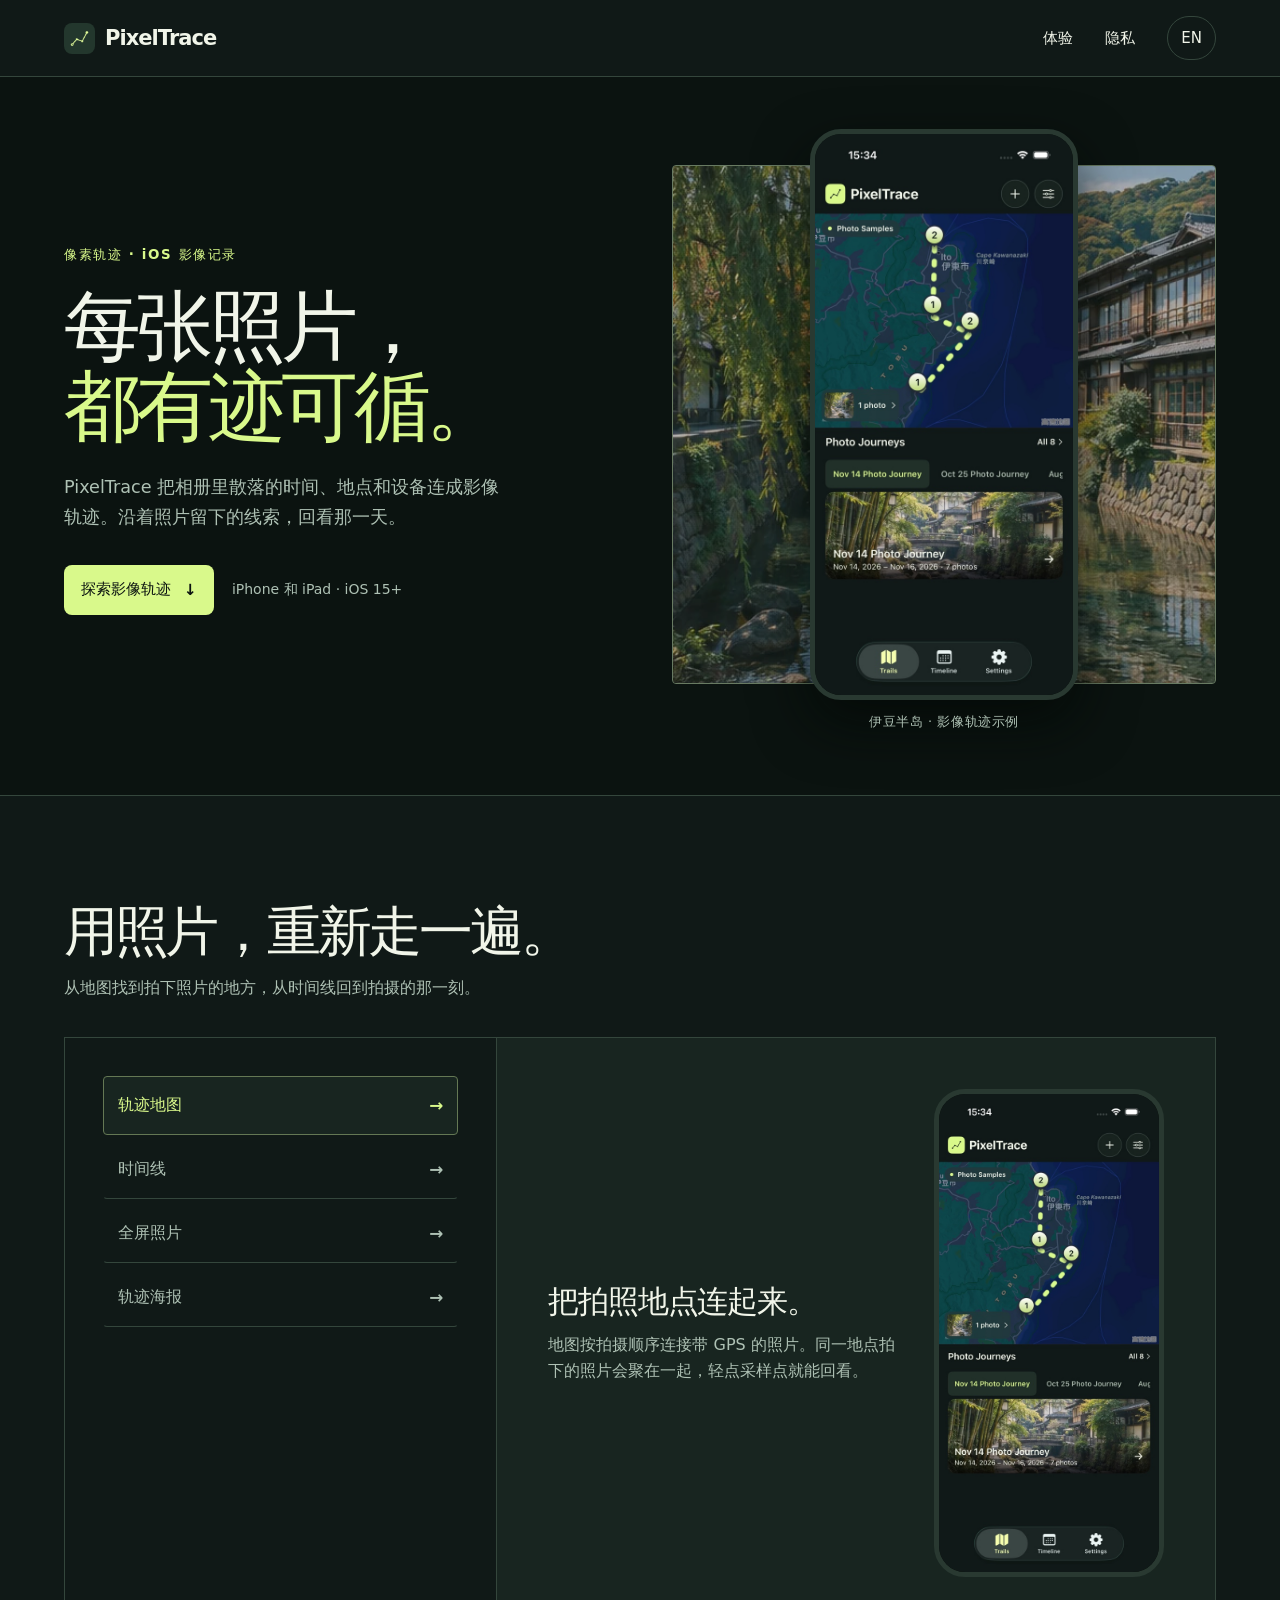
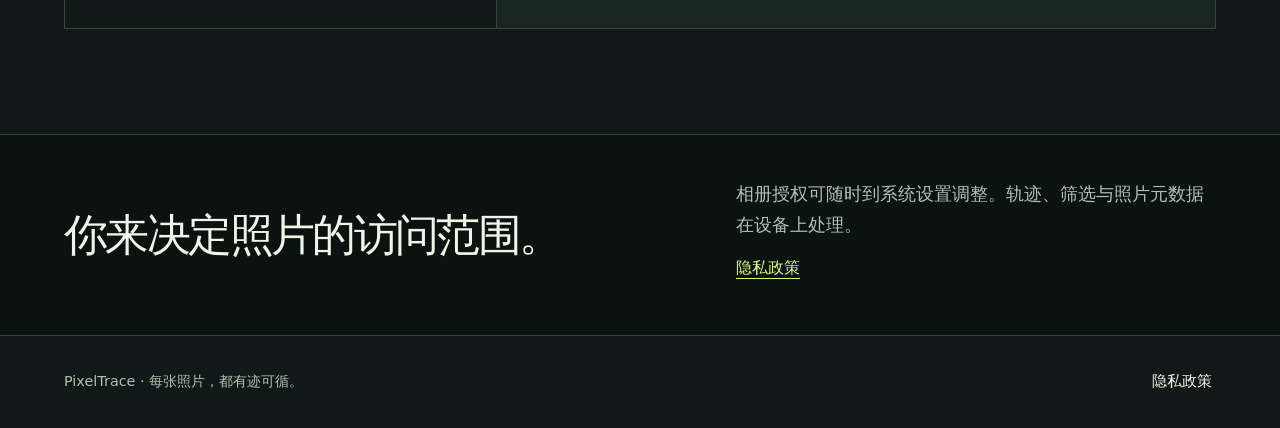
==== index.html @ a8cf7849 "feat: launch the PixelTrace website design" ====
<!doctype html>
<html lang="zh-Hans">
<head>
  <meta charset="utf-8">
  <meta name="viewport" content="width=device-width, initial-scale=1">
  <meta name="theme-color" content="#101917">
  <meta name="description" content="PixelTrace 读取授权照片的拍摄时间、地点和设备信息，生成可浏览、筛选和分享的影像轨迹。">
  <meta property="og:type" content="website">
  <meta property="og:title" content="PixelTrace · 像素轨迹">
  <meta property="og:description" content="PixelTrace 读取授权照片的拍摄时间、地点和设备信息，生成可浏览、筛选和分享的影像轨迹。">
  <title>PixelTrace · 像素轨迹</title>
  <link rel="icon" href="assets/pixeltrace-mark.png" type="image/png">
  <link rel="alternate" href="en.html" hreflang="en">
  <link rel="stylesheet" href="styles.css">
  <script src="experience.js" defer></script>
</head>
<body>
  <a class="skip cta" href="#content">跳至正文</a>
  <header class="site-header">
    <div class="shell site-header__inner">
      <a class="brand" href="index.html"><img src="assets/pixeltrace-mark.png" width="31" height="31" alt="">PixelTrace</a>
      <nav class="site-nav" aria-label="主导航">
        <a href="#experience">体验</a>
        <a href="privacy.html">隐私</a>
        <a class="language" href="en.html" hreflang="en" lang="en">EN</a>
      </nav>
    </div>
  </header>
  <main id="content">
    <section class="hero">
      <div class="shell hero__inner">
        <div>
          <div class="eyebrow">像素轨迹 · iOS 影像记录</div>
          <h1><span>每张照片，</span><span>都有迹可循。</span></h1>
          <p class="hero__intro">PixelTrace 把相册里散落的时间、地点和设备连成影像轨迹。沿着照片留下的线索，回看那一天。</p>
          <div class="hero__actions">
            <a class="cta" href="#experience">探索影像轨迹 <span aria-hidden="true">↓</span></a>
            <span class="hero__compat">iPhone 和 iPad · iOS 15+</span>
          </div>
        </div>
        <figure class="hero__visual">
          <div class="hero__scene" aria-hidden="true"><img src="assets/izu-river.webp" width="500" height="500" alt=""></div>
          <div class="device hero__phone"><img src="assets/trails.jpg" width="552" height="1200" fetchpriority="high" alt="PixelTrace iPhone 界面，展示伊豆半岛的照片采样点和影像轨迹"></div>
          <figcaption>伊豆半岛 · 影像轨迹示例</figcaption>
        </figure>
      </div>
    </section>
    <section id="experience" class="experience">
      <div class="shell">
        <div class="experience__heading">
          <h2>用照片，重新走一遍。</h2>
          <p>从地图找到拍下照片的地方，从时间线回到拍摄的那一刻。</p>
        </div>
        <div class="experience__body">
          <div class="feature-tabs" role="tablist" aria-label="产品体验" data-feature-tabs hidden>
            <button id="tab-trails" type="button" role="tab" aria-controls="panel-trails"><span>轨迹地图</span><span aria-hidden="true">→</span></button>
            <button id="tab-timeline" type="button" role="tab" aria-controls="panel-timeline"><span>时间线</span><span aria-hidden="true">→</span></button>
            <button id="tab-photo" type="button" role="tab" aria-controls="panel-photo"><span>全屏照片</span><span aria-hidden="true">→</span></button>
            <button id="tab-poster" type="button" role="tab" aria-controls="panel-poster"><span>轨迹海报</span><span aria-hidden="true">→</span></button>
          </div>
          <div class="feature-panels">
            <section class="feature-panel" role="tabpanel" id="panel-trails" aria-labelledby="tab-trails" tabindex="0">
              <div><h3>把拍照地点连起来。</h3><p>地图按拍摄顺序连接带 GPS 的照片。同一地点拍下的照片会聚在一起，轻点采样点就能回看。</p></div>
              <div class="device"><img src="assets/trails.jpg" width="552" height="1200" loading="lazy" alt="轨迹地图和旅程卡片"></div>
            </section>
            <section class="feature-panel" role="tabpanel" id="panel-timeline" aria-labelledby="tab-timeline" tabindex="0">
              <div><h3>从任何一天找起。</h3><p>按日、月或旅程浏览照片，再用拍摄时间、设备、地点与 GPS 条件缩小范围。</p></div>
              <div class="device"><img src="assets/timeline.jpg" width="552" height="1200" loading="lazy" alt="按日期分组的照片时间线"></div>
            </section>
            <section class="feature-panel" role="tabpanel" id="panel-photo" aria-labelledby="tab-photo" tabindex="0">
              <div><h3>看见一张照片的细节。</h3><p>全屏翻阅与缩放照片。向上滑动查看拍摄时间、相机参数和地点小地图。</p></div>
              <div class="device"><img src="assets/photo.jpg" width="552" height="1200" loading="lazy" alt="全屏照片及拍摄设备和坐标信息"></div>
            </section>
            <section class="feature-panel" role="tabpanel" id="panel-poster" aria-labelledby="tab-poster" tabindex="0">
              <div><h3>把这段旅程带走。</h3><p>在三款海报中选择一种，把影像轨迹、照片数量和拍摄设备导出成 1080 × 1440 PNG。</p></div>
              <div class="device"><img src="assets/poster.jpg" width="552" height="1200" loading="lazy" alt="夜色坐标海报预览与 PNG 分享按钮"></div>
            </section>
          </div>
        </div>
      </div>
    </section>
    <section class="privacy-strip">
      <div class="shell privacy-strip__inner">
        <h2>你来决定照片的访问范围。</h2>
        <div><p>相册授权可随时到系统设置调整。轨迹、筛选与照片元数据在设备上处理。</p><a href="privacy.html">隐私政策</a></div>
      </div>
    </section>
  </main>
  <footer class="footer">
    <div class="shell footer__inner"><p>PixelTrace · 每张照片，都有迹可循。</p><a href="privacy.html">隐私政策</a></div>
  </footer>
</body>
</html>
---- styles.css ----
/* Type uses 15, 18, 24, 52 and 96px roles. Layout alternates midnight green
   with inset forest surfaces. Lime highlights actions and photo sample points. */
:root {
  color-scheme: dark;
  --page: #101917;
  --deep: #0b1310;
  --surface: #182520;
  --line: #34463c;
  --ink: #f1f5e9;
  --muted: #aec1b4;
  --accent: #d9f98b;
  --gutter: clamp(20px, 5vw, 80px);
  --font: "Avenir Next", "PingFang SC", "Hiragino Sans GB", system-ui, sans-serif;
  font-family: var(--font);
  font-size: 16px;
  font-synthesis: none;
}
* { box-sizing: border-box; }
html { scroll-behavior: smooth; scroll-padding-top: 24px; }
body { margin: 0; background: var(--page); color: var(--ink); -webkit-font-smoothing: antialiased; }
img { display: block; width: 100%; height: auto; }
a { color: inherit; }
button { font: inherit; }
:focus-visible { outline: 2px solid var(--accent); outline-offset: 5px; }
[hidden] { display: none !important; }
.shell { width: min(100% - 2 * var(--gutter), 1256px); margin-inline: auto; }
.skip { position: fixed; inset-block-start: 8px; inset-inline-start: 8px; z-index: 3; transform: translateY(-150%); }
.skip:focus { transform: translateY(0); }
.site-header { border-bottom: 1px solid var(--line); }
.site-header__inner { display: flex; justify-content: space-between; align-items: center; min-height: 76px; gap: 14px; }
.brand { display: inline-flex; align-items: center; gap: 10px; text-decoration: none; font-size: 21px; font-weight: 750; letter-spacing: -.045em; white-space: nowrap; }
.brand img { inline-size: 31px; block-size: 31px; border-radius: 8px; }
.site-nav { display: flex; align-items: center; gap: clamp(12px, 2.5vw, 34px); }
.site-nav a, .footer a { display: inline-flex; align-items: center; min-height: 44px; font-size: 15px; text-decoration: none; }
.site-nav a:hover, .footer a:hover { color: var(--accent); }
.site-nav .language { border: 1px solid var(--line); border-radius: 99px; padding-inline: 13px; }
.hero { background: var(--deep); overflow: hidden; border-bottom: 1px solid var(--line); }
.hero__inner {
  display: grid;
  grid-template-columns: minmax(0, 1fr) minmax(0, 1fr);
  align-items: center;
  gap: clamp(30px, 5vw, 88px);
  min-height: 700px;
  padding-block: 52px 64px;
}
.eyebrow { color: var(--accent); font-size: .84rem; font-weight: 680; letter-spacing: .12em; line-height: 1.5; }
.hero h1, .experience h2, .privacy-strip h2, .policy h1 { margin: 0; text-wrap: balance; letter-spacing: -.06em; }
.hero h1 { margin-block: 22px 25px; font-size: clamp(3rem, 6vw, 6.35rem); font-weight: 790; line-height: 1.04; }
.hero h1 span { display: block; }
.hero h1 span:last-child { color: var(--accent); }
.hero__intro, .privacy-strip p { margin: 0; color: var(--muted); font-size: clamp(1rem, 1.38vw, 1.2rem); line-height: 1.72; }
.hero__intro { max-width: 39ch; }
.hero__actions { display: flex; align-items: center; flex-wrap: wrap; gap: 18px; margin-top: 32px; }
.cta { min-height: 50px; display: inline-flex; align-items: center; gap: 13px; justify-content: center; padding: 10px 17px; border-radius: 8px; font-size: .96rem; font-weight: 750; text-decoration: none; background: var(--accent); color: var(--deep); }
.cta:hover { background: #e6ffb0; }
.hero__compat { color: var(--muted); font-size: .875rem; }
.hero__visual { position: relative; display: grid; grid-template: 1fr auto / 1fr; align-items: center; margin: 0; min-width: 0; isolation: isolate; }
.hero__scene { position: absolute; inset: 36px 0 47px; z-index: -1; overflow: hidden; border: 1px solid #687a62; border-radius: 4px; background: var(--surface); }
.hero__scene img { width: 100%; height: 100%; object-fit: cover; object-position: 50% 56%; opacity: .76; }
.hero__phone { margin: 0 auto; width: min(61%, 268px); box-shadow: 0 23px 55px #030805bb; }
.device { border: 5px solid #293931; border-radius: 31px; overflow: hidden; background: #0b130f; }
.device img { border-radius: 25px; }
.hero__visual figcaption { margin-top: 14px; color: var(--muted); text-align: center; font-size: .8rem; letter-spacing: .045em; }
.experience { padding-block: clamp(66px, 8.2vw, 126px); }
.experience__heading { max-width: 680px; margin-bottom: 35px; }
.experience h2, .privacy-strip h2 { font-size: clamp(2rem, 4.25vw, 4rem); line-height: 1.13; font-weight: 740; }
.experience__heading p { color: var(--muted); max-width: 60ch; line-height: 1.65; margin: 13px 0 0; }
.experience__body { display: grid; grid-template-columns: minmax(275px, .75fr) minmax(0, 1.25fr); border: 1px solid var(--line); }
.feature-tabs { padding: clamp(16px, 3vw, 38px); display: flex; flex-direction: column; gap: 5px; align-self: start; }
.feature-tabs button { min-height: 59px; display: flex; align-items: center; justify-content: space-between; gap: 12px; width: 100%; padding: 10px 14px; text-align: left; border: 1px solid transparent; border-bottom-color: var(--line); border-radius: 4px; background: transparent; color: var(--muted); cursor: pointer; font-size: 1rem; font-weight: 650; }
.feature-tabs button:hover { color: var(--ink); }
.feature-tabs button[aria-selected="true"] { background: var(--surface); border-color: #647854; color: var(--accent); }
.feature-tabs span:last-child { font-size: 1.05rem; }
.feature-panels { min-width: 0; background: var(--surface); border-inline-start: 1px solid var(--line); }
.feature-panel { display: grid; grid-template-columns: minmax(0, 1fr) minmax(150px, 230px); align-items: center; gap: clamp(14px, 2.6vw, 40px); padding: clamp(20px, 4vw, 52px); min-height: 585px; }
.feature-panel + .feature-panel { border-top: 1px solid var(--line); }
.feature-panel h3 { margin: 0; font-size: clamp(1.3rem, 2.4vw, 2rem); line-height: 1.24; letter-spacing: -.04em; }
.feature-panel p { margin: 12px 0 0; color: var(--muted); line-height: 1.6; }
.feature-panel .device { align-self: center; width: 100%; margin: 0 auto; }
.privacy-strip { padding-block: 44px; background: var(--deep); border-block: 1px solid var(--line); }
.privacy-strip__inner { display: grid; grid-template-columns: minmax(0, 1fr) minmax(0, .75fr); align-items: center; gap: 32px; }
.privacy-strip h2 { font-size: clamp(1.9rem, 3.4vw, 3.35rem); }
.privacy-strip a { display: inline-flex; align-items: center; min-height: 44px; color: var(--accent); font-weight: 650; text-underline-offset: 5px; margin-top: 7px; }
.footer { padding-block: 24px; }
.footer__inner { display: flex; align-items: center; gap: 14px 25px; flex-wrap: wrap; justify-content: space-between; }
.footer p { margin: 0; color: var(--muted); font-size: .9rem; }
.footer a { padding-inline: 4px; }
.policy { padding-block: 56px 82px; max-width: min(100% - 2 * var(--gutter), 780px); }
.policy h1 { font-size: clamp(2.25rem, 5vw, 4.5rem); line-height: 1.12; }
.policy h2 { margin-block: 34px 8px; font-size: 1.3rem; }
.policy p { color: var(--muted); line-height: 1.8; }
.policy a { color: var(--accent); text-underline-offset: 4px; }
.policy [lang] + [lang] { border-top: 1px solid var(--line); margin-top: 54px; padding-top: 52px; }
@media (max-width: 960px) {
  .hero__inner { min-height: auto; padding-block: 52px; gap: 30px; }
  .hero__phone { width: min(70%, 250px); }
  .feature-panel { grid-template-columns: 1fr minmax(120px, 190px); min-height: 490px; }
}
@media (max-width: 720px) {
  .hero__inner, .privacy-strip__inner { grid-template-columns: 1fr; }
  .hero__inner { padding-block: 40px 28px; gap: 38px; }
  .hero h1 { font-size: clamp(3rem, 10.8vw, 4.8rem); margin-block: 18px 20px; }
  .hero__phone { width: min(62%, 244px); }
  .hero__scene { inset: 24px 0 44px; }
  .hero__actions { margin-top: 23px; }
  .experience__body { grid-template-columns: 1fr; }
  .feature-tabs { display: grid; grid-template-columns: repeat(2, minmax(0, 1fr)); gap: 7px; }
  .feature-tabs button { min-height: 46px; border-color: var(--line); font-size: .9rem; }
  .feature-panels { border-inline-start: 0; border-top: 1px solid var(--line); }
  .feature-panel { grid-template-columns: 1fr; min-height: auto; gap: 24px; }
  .feature-panel .device { width: min(74%, 226px); }
  .privacy-strip__inner { gap: 16px; }
}
@media (max-width: 405px) {
  .site-header__inner { min-height: 66px; }
  .brand { font-size: 19px; gap: 7px; }
  .brand img { inline-size: 29px; block-size: 29px; }
  .site-nav { gap: 9px; }
  .site-nav a { font-size: .79rem; }
  .site-nav .language { padding-inline: 9px; }
}
@media (prefers-reduced-motion: reduce) {
  html { scroll-behavior: auto; }
}
.feature-tabs[hidden] + .feature-panels { grid-column: 1 / -1; border-inline-start: 0; }
@media (max-width: 360px) {
  .site-nav a[href="#experience"] { display: none; }
}
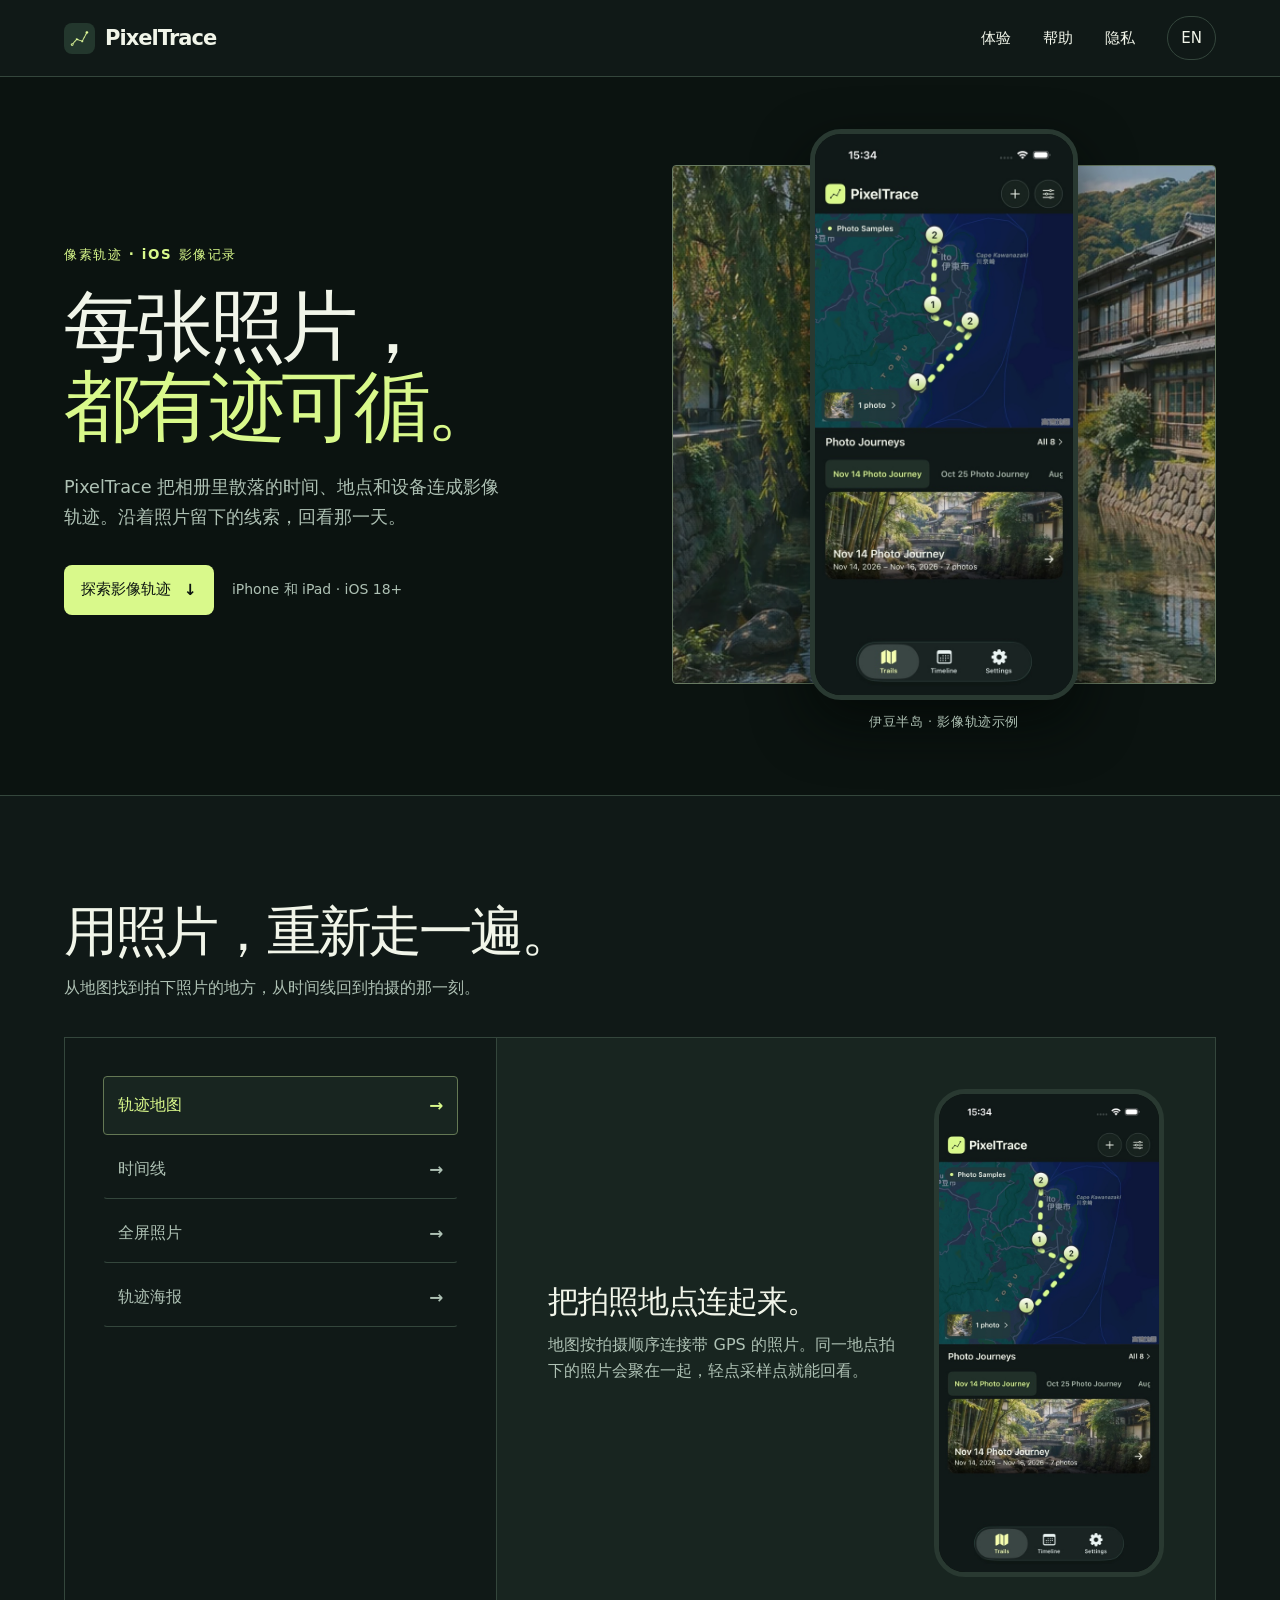
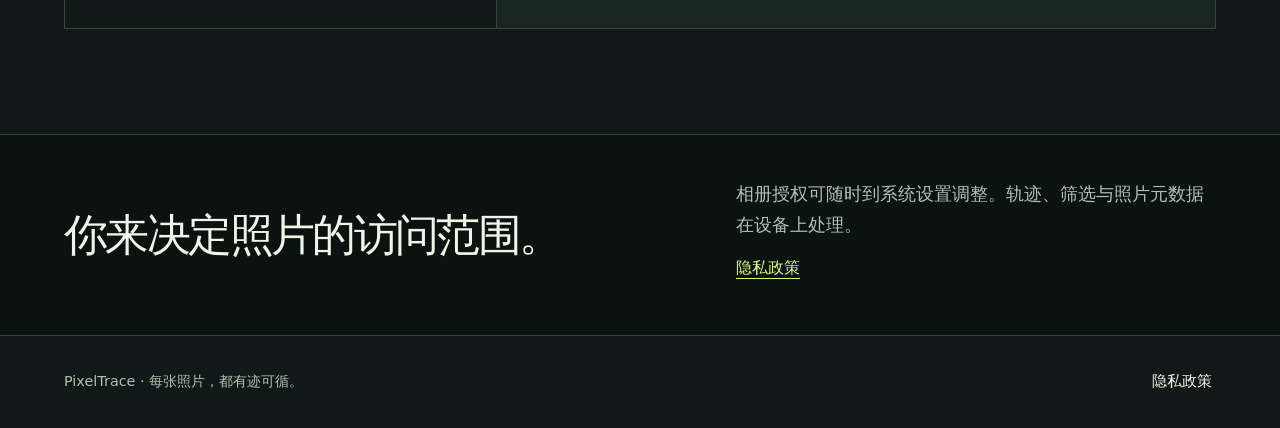
==== commit 613622ac: "feat: add bilingual PixelTrace help and iOS 18 requirements" ====
--- a/index.html
+++ b/index.html
@@ -21,6 +21,7 @@
       <a class="brand" href="index.html"><img src="assets/pixeltrace-mark.png" width="31" height="31" alt="">PixelTrace</a>
       <nav class="site-nav" aria-label="主导航">
         <a href="#experience">体验</a>
+        <a href="help.html">帮助</a>
         <a href="privacy.html">隐私</a>
         <a class="language" href="en.html" hreflang="en" lang="en">EN</a>
       </nav>
@@ -35,7 +36,7 @@
           <p class="hero__intro">PixelTrace 把相册里散落的时间、地点和设备连成影像轨迹。沿着照片留下的线索，回看那一天。</p>
           <div class="hero__actions">
             <a class="cta" href="#experience">探索影像轨迹 <span aria-hidden="true">↓</span></a>
-            <span class="hero__compat">iPhone 和 iPad · iOS 15+</span>
+            <span class="hero__compat">iPhone 和 iPad · iOS 18+</span>
           </div>
         </div>
         <figure class="hero__visual">
--- a/styles.css
+++ b/styles.css
@@ -118,11 +118,9 @@
   .site-nav { gap: 9px; }
   .site-nav a { font-size: .79rem; }
   .site-nav .language { padding-inline: 9px; }
+  .site-nav a[href="#experience"] { display: none; }
 }
 @media (prefers-reduced-motion: reduce) {
   html { scroll-behavior: auto; }
 }
 .feature-tabs[hidden] + .feature-panels { grid-column: 1 / -1; border-inline-start: 0; }
-@media (max-width: 360px) {
-  .site-nav a[href="#experience"] { display: none; }
-}
